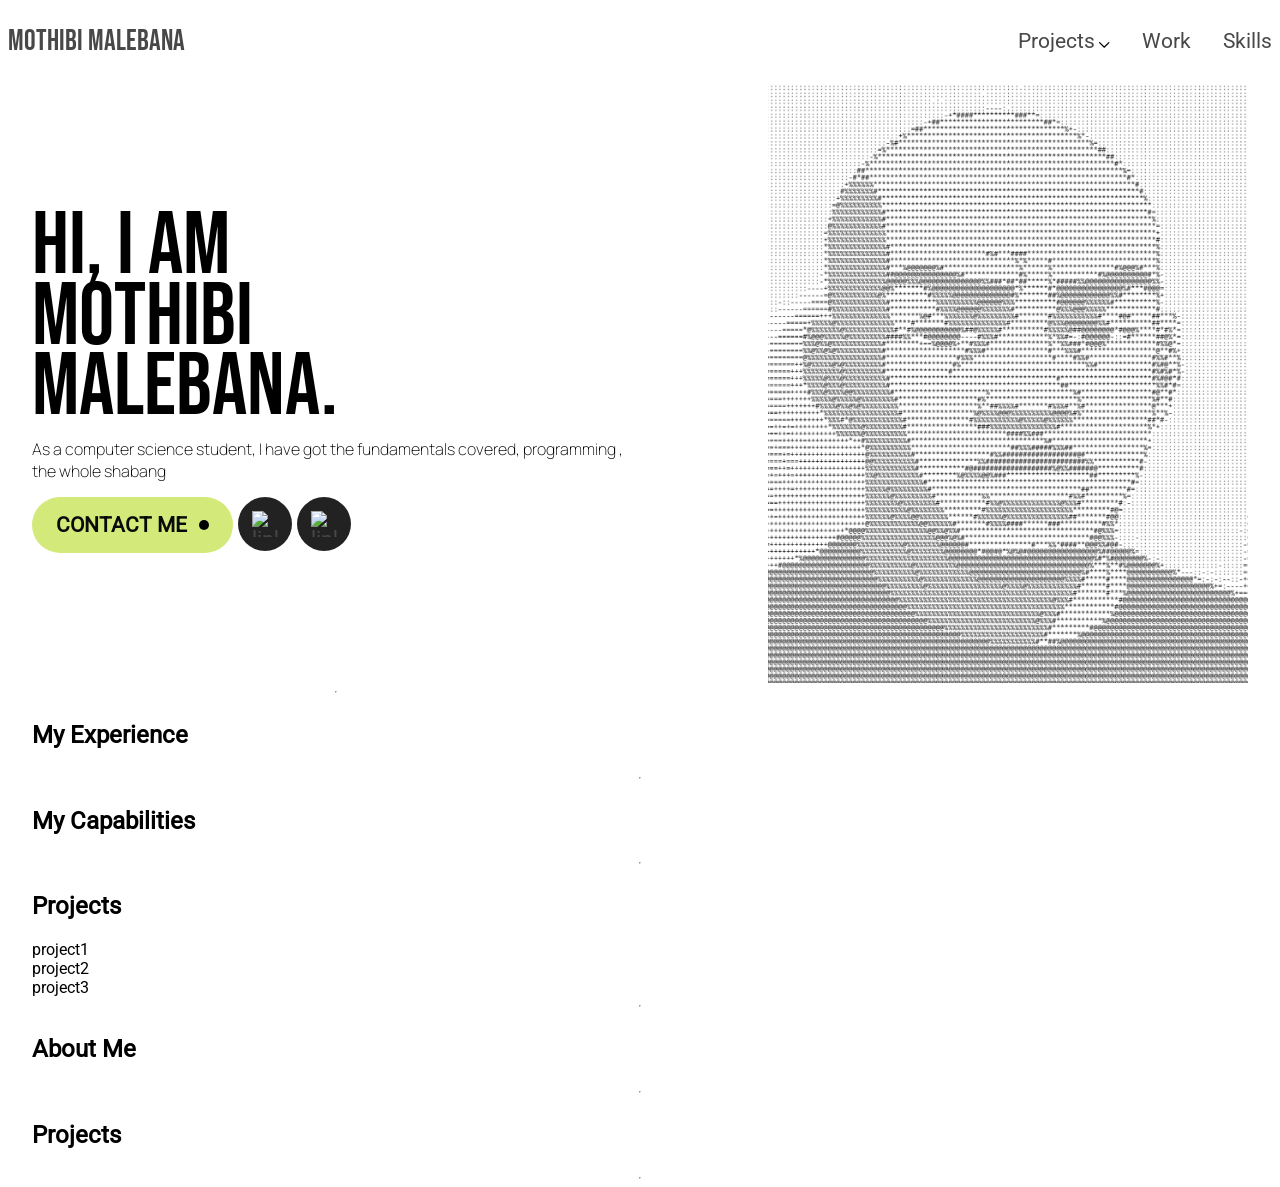
==== index.html @ d83d2026 "Create introduction section" ====
<!DOCTYPE html>
<html lang="en">
<head>
    <meta charset="UTF-8">
    <meta name="viewport" content="width=device-width, initial-scale=1.0">
    <link rel="stylesheet" href="assets/stylesheets/style.css">
    <!-- Favicons -->
    <link href="/assets/img/favicon-16x16.png" rel="icon">
    <link href="/assets/img/favicon-16x16.png" rel="apple-touch-icon">

    <!-- Title -->
    <title>Mothibi Malebana</title>
</head>
<body>
    <header>
        <nav class="navbar">
            <h1 class="navbar-text">Mothibi Malebana</h1>
            <div class="navbar-buttons">
                <div class="dropdown">
                    <button class="dropbtn">Projects
                        <i class="fa fa-caret-down"></i>
                    </button>
                    <div class="dropdown-content">
                            <a href="#lab-work-planner">lab work planner</a>
                            <a href="#ul-timetable">ul timetable</a>
                            <a href="#distributed-ml">distributed ml</a>
                    </div>
                    <img src="/assets/svg/drop-down.svg" alt="drop down icon">
                </div>
                <button class="navbutton"><a href="#work" class="navlink">Work</a></button>
                <button class="navbutton"><a href="#skills" class="navlink">Skills</a></button>
            </div>
        </nav>

    </header>
    <div class="container">
        <!-- Introduction -->
        <div class="introduction sub-section">
            <div class="left">
                <h1 class="welcome">HI, I AM MOTHIBI MALEBANA.</h1>
                <p class="intro-text">As a computer science student, I have got the fundamentals covered, programming , the whole shabang </p>
                <div class="socials-buttons">
                    <button class="contact btn-pill"><p>Contact Me</p> <img src="/assets/svg/dot.svg" width="10" height="10" alt=""></button>
                    <button class="linkedin"><img src="assets\img\bxl-linkedin.svg.png" width="26" height="26" alt="linkedin icon"></button>
                    <button class="linkedin"><img  src="assets\img\bxl-github.svg.png" width="26" height="26" alt="linkedin icon"><a href=""></a></button>
                </div>
            </div>
            <img src="assets/img/image.png" alt="A Lion" width="480" height="600">
            <hr>
        </div>

        <!-- My Experience -->
        <section id="work sub-section">
            <div class="left">
                <h1>My Experience</h1>
            </div>
            <div class="right"></div>
        </section>
        <hr>

        <!-- My Capabilities -->
        <section id="skills sub-section">
            <h1>My Capabilities</h1>
        </section>
        <hr>

        <!-- Projects -->
        <section id="projects sub-section">
            <h1>Projects</h1>
            <div id="lab-work-planner" class="project">project1</div>
            <div id="ul-timetable" class="project">project2</div>
            <div id="distributed-ml" class="project">project3</div>
        </section>
        <hr>

        <!-- About Me -->
        <section id="about-me sub-section">
            <h1>About Me</h1>
        </section>
        <hr>

        <!-- Lets Connect -->
        <section id="connect sub-section">
            <h1>Projects</h1>
        </section>
        <hr>

    </div>
</body>
</html>
---- assets/stylesheets/style.css ----
/* font face for locally hosted fonts */
@font-face {
    font-family: 'Roboto-Italics';
    src: url('/assets/fonts/Roboto-Italic.woff2') format('woff2'),
        url('/assets/fonts/Roboto-Italic.woff') format('woff'),
        url('/assets/fonts/Roboto-Italic.ttf') format('truetype');
    font-weight: normal;
    font-style: italic;
    font-display: swap;
}

@font-face {
    font-family: 'Roboto';
    src: url('/assets/fonts/Roboto-Regular.woff2') format('woff2'),
        url('/assets/fonts/Roboto-Regular.woff') format('woff'),
        url('/assets/fonts/Roboto-Regular.ttf') format('truetype');
    font-weight: normal;
    font-style: normal;
    font-display: swap;
}

@font-face {
    font-family: 'Bebas Neue';
    src: url('/assets/fonts/BebasNeue-Regular.woff2') format('woff2'),
        url('/assets/fonts/BebasNeue-Regular.woff') format('woff'),
        url('/assets/fonts/BebasNeue-Regular.ttf') format('truetype');
    font-weight: normal;
    font-style: normal;
    font-display: swap;
}
@font-face {
    font-family: 'Manrope';
    src: url('/assets/fonts/Manrope-ExtraLight.woff2') format('woff2'),
        url('/assets/fonts/Manrope-ExtraLight.woff') format('woff');
    font-weight: 200;
    font-style: normal;
    font-display: swap;
}


:root {
    /* css color variables */
    --color-primary: #D3E97A;
    --color-header-black: #0A0A0A;
    --color-sub-header-black: #484848;
    --color-background-white: #ffff;

    /* css font variables */
    --head-font-size: calc(2rem + 5vw);

    --p-font-size: calc(2rem+5vw);

    box-sizing: border-box;

    font-family: 'Roboto';
    background-color: var(--color-background-white);
}
header{
    width: 100%;
}
button {
    all: unset;
    background-color: var(--color-background-white);
    border-color: var(--color-background-white);
    outline-color: var(--color-background-white);
    color: var(--color-sub-header-black);
    font-size: calc(0.5rem + 1vw);
}
a {
    all: unset;
    color: var(--color-sub-header-black);
    cursor: pointer;
}
select {
    border: none;
    background-color: var(--color-background-white);
    text-align: center;
    cursor: pointer;
    color: var(--color-sub-header-black);
    font-size: calc(0.5rem + 1vw);
}
body {
    display: flex;
    flex-direction: column;
    align-items: center;
    margin: 0;
}
img {
    background-size: contain;
    object-fit: cover;
    background-position: center
}

h1.welcome {
    font-family: 'Bebas Neue';
    font-size: calc(1.5rem + 5vw);
    line-height: 80%;
    font-weight: 500;
    max-width: 255px;
    max-height: 220px;
    margin: 0;
}
p.intro-text {
    font-family: 'Manrope';
    margin: 15px 0;


}
.container {
    display: grid;
    width: 95%;
    grid-template-columns: 1fr;
}
.sub-section {
    display: grid;
    grid-template-columns: 1fr 1fr;
    justify-items: end;
    align-items: center;
}
.navbar {
    display: flex;
    position: relative;
    overflow: hidden;
    justify-content: space-between;
    justify-items: center;
    align-items: center;
    margin: 0 0.5rem;
}
.navbar-text {
    font-family: 'Bebas Neue';
    font-size: calc(1rem + 1vw);
    font-weight: 300;
    color: var(--color-sub-header-black);
}
.navbar-buttons{
    display: flex;
    gap: 2rem;
}
.dropdown {
    grid-template-columns: 1fr 20px;
    float: left;
    overflow: hidden;
    margin: 0;
    margin: 0 auto;
    overflow: hidden;
    gap: 5px;
    color: var(--color-sub-header-black);
    cursor: pointer;
}
.dropdown-content {
    display: none;
    position: absolute;
    min-width: 10rem;
    z-index: 1;
    color: var(--color-header-black);
}
.dropdown:hover .dropdown-content{
    display: block;
}
.btn-pill {
    display: flex;
    align-items: center;
    font-weight: 700;
    text-transform: uppercase;
    gap: 12px;
    border-radius: 100px;
    padding: 16px 24px;
    color: var(--color-header-black);
    background-color: var(--color-primary);
}
.btn-pill p {
    all: unset
}
.socials-buttons {
    display: flex;
    gap: 5px;
    flex-wrap: wrap;
}
button.linkedin {
    display: flex;
    justify-content: center;
    align-items: center;
    width: 54px;
    height: 54px;
    border-radius: 100%;
    background-color: #222;
}
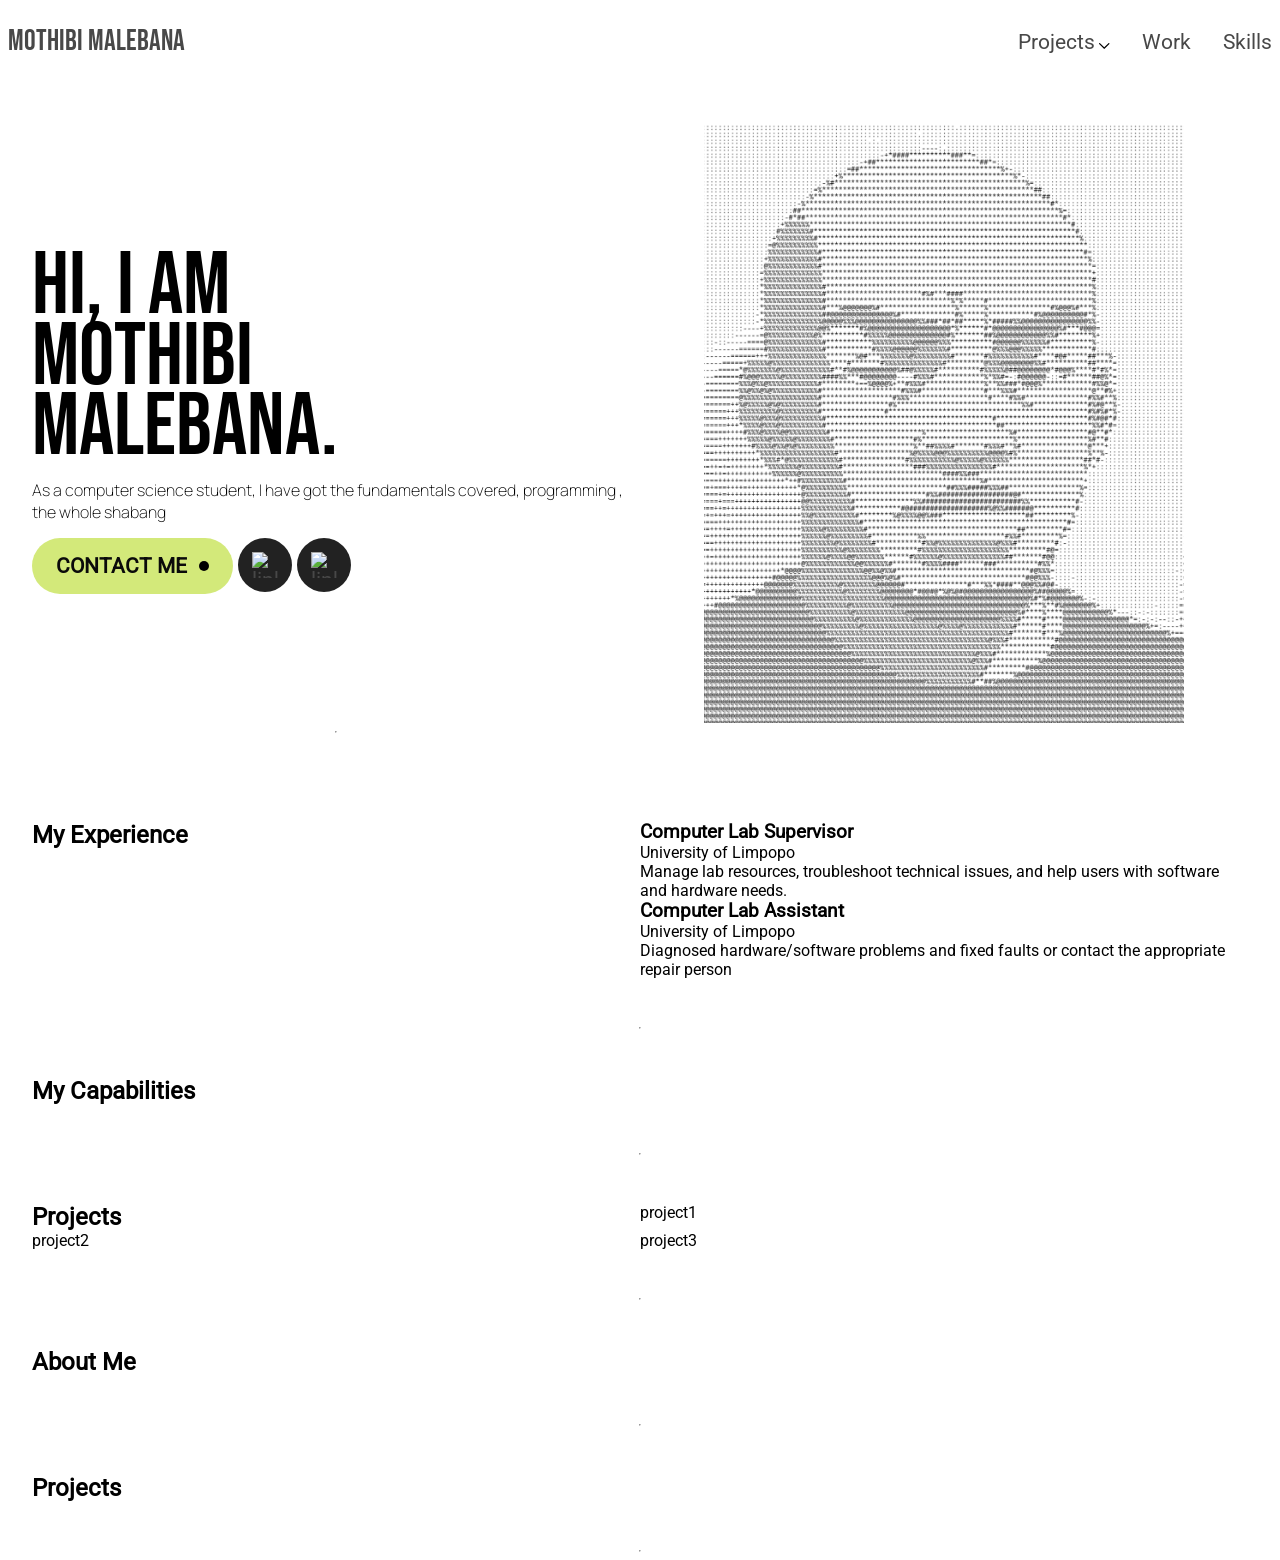
==== commit ac3576fc: "Create styling for #work, #skills, #projects, #about-me, #connect" ====
--- a/index.html
+++ b/index.html
@@ -50,22 +50,32 @@
         </div>
 
         <!-- My Experience -->
-        <section id="work sub-section">
+        <section id="work" class="sub-section">
             <div class="left">
                 <h1>My Experience</h1>
             </div>
-            <div class="right"></div>
+            <div class="right">
+                <div class="sub-title">
+                    <h3>Computer Lab Supervisor</h3>
+                    <p>University of Limpopo</p>
+                    <p>Manage lab resources, troubleshoot technical issues, and help users with software and hardware needs.</p>
+                </div>
+                <div class="sub-title"></div>
+                <h3>Computer Lab Assistant</h3>
+                <p>University of Limpopo</p>
+                <p>Diagnosed hardware/software problems and fixed faults or contact the appropriate repair person</p>
+            </div>
         </section>
         <hr>
 
         <!-- My Capabilities -->
-        <section id="skills sub-section">
+        <section id="skills" class="sub-section">
             <h1>My Capabilities</h1>
         </section>
         <hr>
 
         <!-- Projects -->
-        <section id="projects sub-section">
+        <section id="projects" class="sub-section">
             <h1>Projects</h1>
             <div id="lab-work-planner" class="project">project1</div>
             <div id="ul-timetable" class="project">project2</div>
@@ -74,13 +84,13 @@
         <hr>
 
         <!-- About Me -->
-        <section id="about-me sub-section">
+        <section id="about-me" class="sub-section">
             <h1>About Me</h1>
         </section>
         <hr>
 
         <!-- Lets Connect -->
-        <section id="connect sub-section">
+        <section id="connect" class="sub-section">
             <h1>Projects</h1>
         </section>
         <hr>
--- a/assets/stylesheets/style.css
+++ b/assets/stylesheets/style.css
@@ -66,6 +66,9 @@
     color: var(--color-sub-header-black);
     font-size: calc(0.5rem + 1vw);
 }
+h1, h2, h3, h4, h5, h6,p {
+    margin: 0;
+}
 a {
     all: unset;
     color: var(--color-sub-header-black);
@@ -89,6 +92,10 @@
     background-size: contain;
     object-fit: cover;
     background-position: center
+}
+#work, #skills, #projects, #about-me, #connect{
+    align-items: start;
+    justify-items: start;
 }
 
 h1.welcome {
@@ -114,8 +121,9 @@
 .sub-section {
     display: grid;
     grid-template-columns: 1fr 1fr;
-    justify-items: end;
+    justify-items: center;
     align-items: center;
+    padding: 40px 0;
 }
 .navbar {
     display: flex;
@@ -125,6 +133,7 @@
     justify-items: center;
     align-items: center;
     margin: 0 0.5rem;
+    padding: 24px 0px;
 }
 .navbar-text {
     font-family: 'Bebas Neue';
@@ -185,3 +194,4 @@
     border-radius: 100%;
     background-color: #222;
 }
+
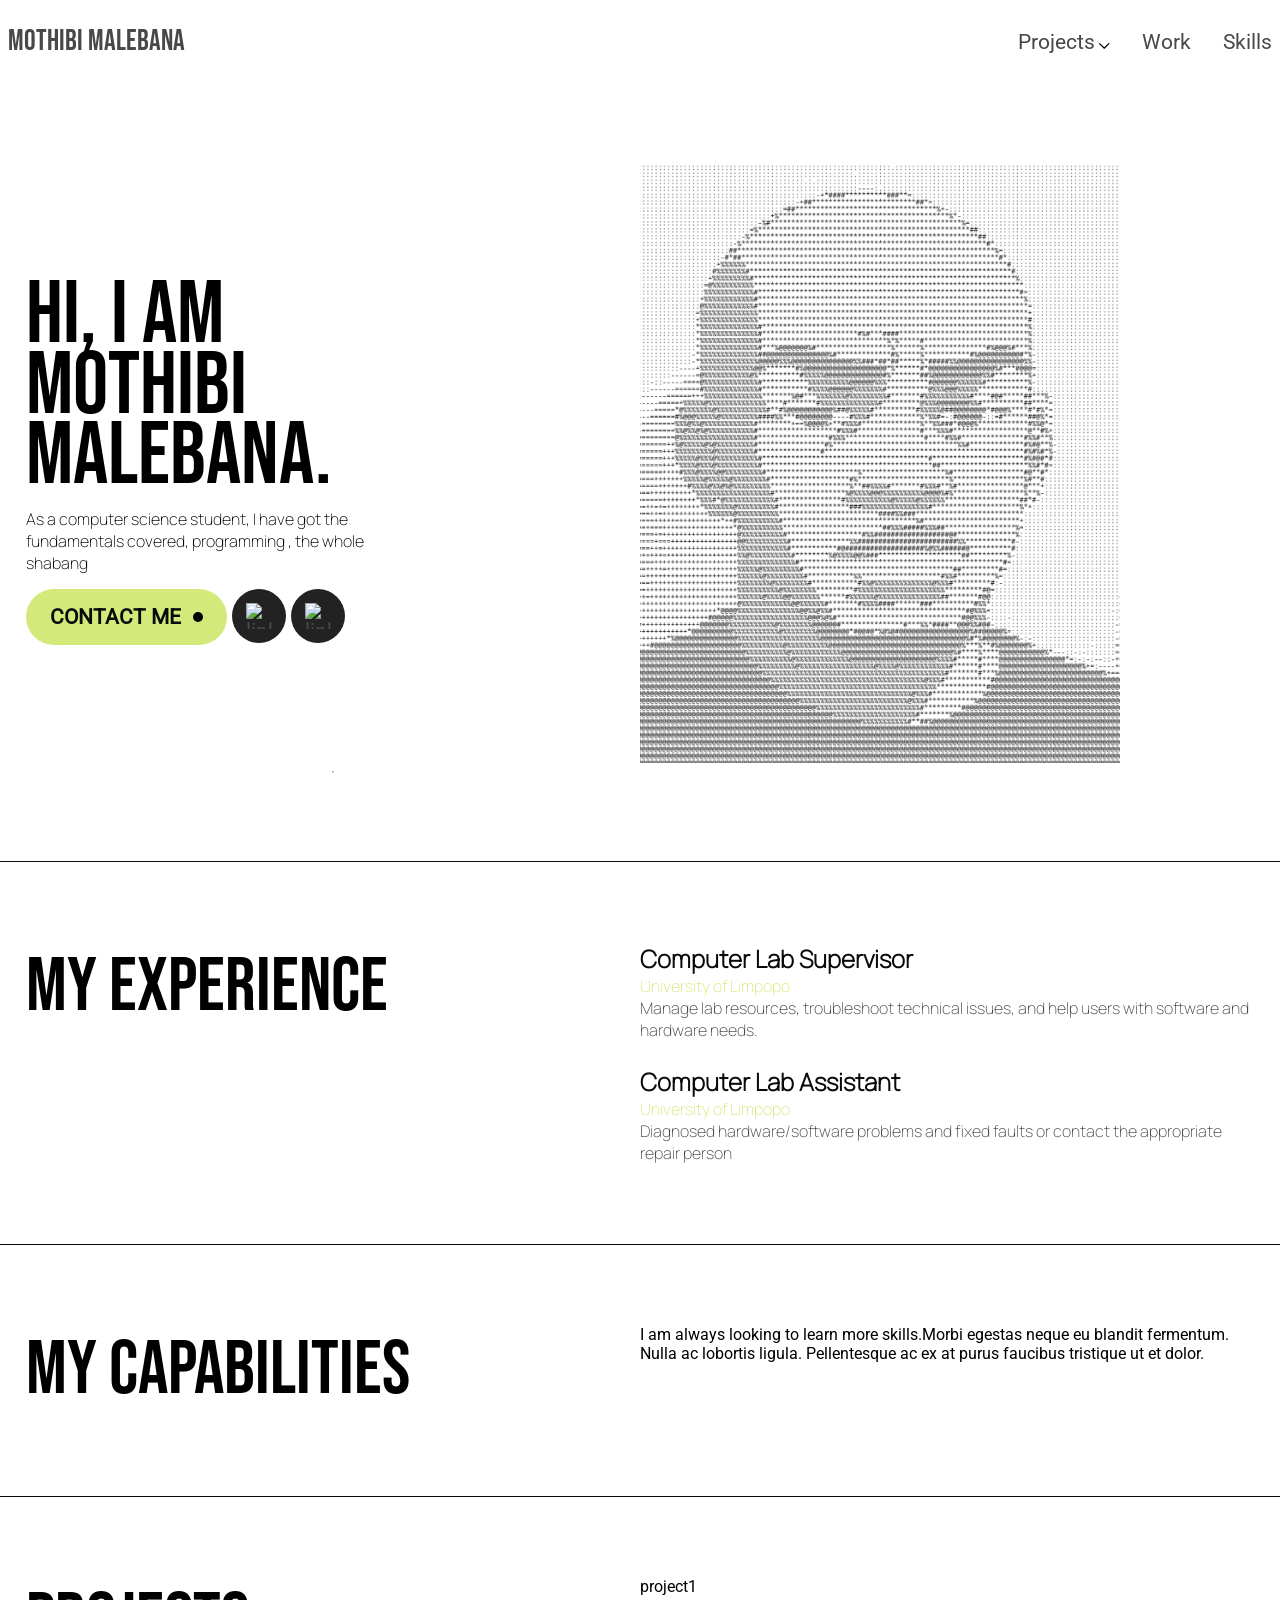
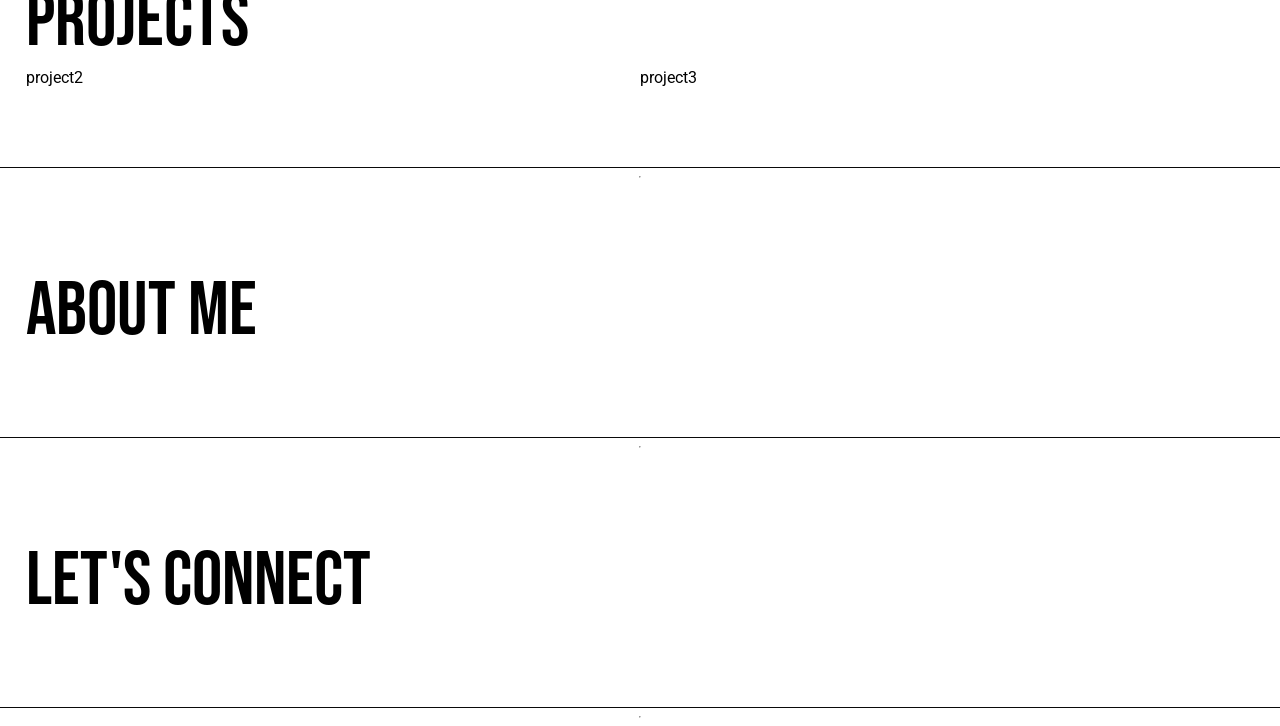
==== commit 82cb225e: "Add changes such as padding between sections and border bottom for each" ====
--- a/index.html
+++ b/index.html
@@ -35,7 +35,7 @@
     </header>
     <div class="container">
         <!-- Introduction -->
-        <div class="introduction sub-section">
+        <section class="introduction sub-section">
             <div class="left">
                 <h1 class="welcome">HI, I AM MOTHIBI MALEBANA.</h1>
                 <p class="intro-text">As a computer science student, I have got the fundamentals covered, programming , the whole shabang </p>
@@ -47,36 +47,38 @@
             </div>
             <img src="assets/img/image.png" alt="A Lion" width="480" height="600">
             <hr>
-        </div>
+        </section>
 
         <!-- My Experience -->
         <section id="work" class="sub-section">
             <div class="left">
-                <h1>My Experience</h1>
+                <h1 class="section-header">My Experience</h1>
             </div>
-            <div class="right">
+            <div class="job-right">
                 <div class="sub-title">
-                    <h3>Computer Lab Supervisor</h3>
+                    <h3 class="job-title">Computer Lab Supervisor</h3>
                     <p>University of Limpopo</p>
-                    <p>Manage lab resources, troubleshoot technical issues, and help users with software and hardware needs.</p>
+                    <p class="job-descr">Manage lab resources, troubleshoot technical issues, and help users with software and hardware needs.</p>
                 </div>
-                <div class="sub-title"></div>
-                <h3>Computer Lab Assistant</h3>
-                <p>University of Limpopo</p>
-                <p>Diagnosed hardware/software problems and fixed faults or contact the appropriate repair person</p>
+                <div class="sub-title">
+                    <h3 class="job-title">Computer Lab Assistant</h3>
+                    <p>University of Limpopo</p>
+                    <p class="job-descr">Diagnosed hardware/software problems and fixed faults or contact the appropriate repair person</p>
+                </div>
             </div>
         </section>
-        <hr>
-
         <!-- My Capabilities -->
         <section id="skills" class="sub-section">
-            <h1>My Capabilities</h1>
+            <h1 class="section-header">My Capabilities</h1>
+            <div class="right">
+                <p class="job-descr">I am always looking to learn more skills.Morbi egestas neque eu blandit fermentum. Nulla ac lobortis ligula. Pellentesque ac ex at purus faucibus tristique ut et dolor.</p>
+
+            </div>
         </section>
-        <hr>
 
         <!-- Projects -->
         <section id="projects" class="sub-section">
-            <h1>Projects</h1>
+            <h1 class="section-header">Projects</h1>
             <div id="lab-work-planner" class="project">project1</div>
             <div id="ul-timetable" class="project">project2</div>
             <div id="distributed-ml" class="project">project3</div>
@@ -85,13 +87,13 @@
 
         <!-- About Me -->
         <section id="about-me" class="sub-section">
-            <h1>About Me</h1>
+            <h1 class="section-header">About Me</h1>
         </section>
         <hr>
 
         <!-- Lets Connect -->
         <section id="connect" class="sub-section">
-            <h1>Projects</h1>
+            <h1 class="section-header">Let's Connect</h1>
         </section>
         <hr>
 
--- a/assets/stylesheets/style.css
+++ b/assets/stylesheets/style.css
@@ -103,27 +103,26 @@
     font-size: calc(1.5rem + 5vw);
     line-height: 80%;
     font-weight: 500;
-    max-width: 255px;
-    max-height: 220px;
+    max-width: 355px;
     margin: 0;
 }
 p.intro-text {
     font-family: 'Manrope';
+    max-width: 355px;
     margin: 15px 0;
-
-
-}
+}
+
 .container {
     display: grid;
-    width: 95%;
     grid-template-columns: 1fr;
 }
 .sub-section {
     display: grid;
     grid-template-columns: 1fr 1fr;
-    justify-items: center;
-    align-items: center;
-    padding: 40px 0;
+    justify-items: start;
+    align-items: center;
+    padding: 5rem 2%;
+    border-bottom: #0A0A0A 0.1rem solid;
 }
 .navbar {
     display: flex;
@@ -180,6 +179,33 @@
 .btn-pill p {
     all: unset
 }
+.sub-title > p:nth-child(2) {
+    color: #D3E97A;
+}
+.sub-title > p:nth-child(3) {
+    color: #484848;
+}
+.sub-title > h3 {
+    color: #0A0A0A;
+}
+.section-header{
+    font-family: 'Bebas Neue';
+    font-weight: 500;
+    font-size: 4.75rem;
+}
+h3.job-title {
+    font-family: 'Manrope';
+    font-weight: 700;
+    font-size: 1.5rem;   
+}
+
+.job-right{
+    display: flex;
+    flex-direction: column;
+    gap: 1.5rem;
+
+    font-family: 'Manrope';
+}
 .socials-buttons {
     display: flex;
     gap: 5px;
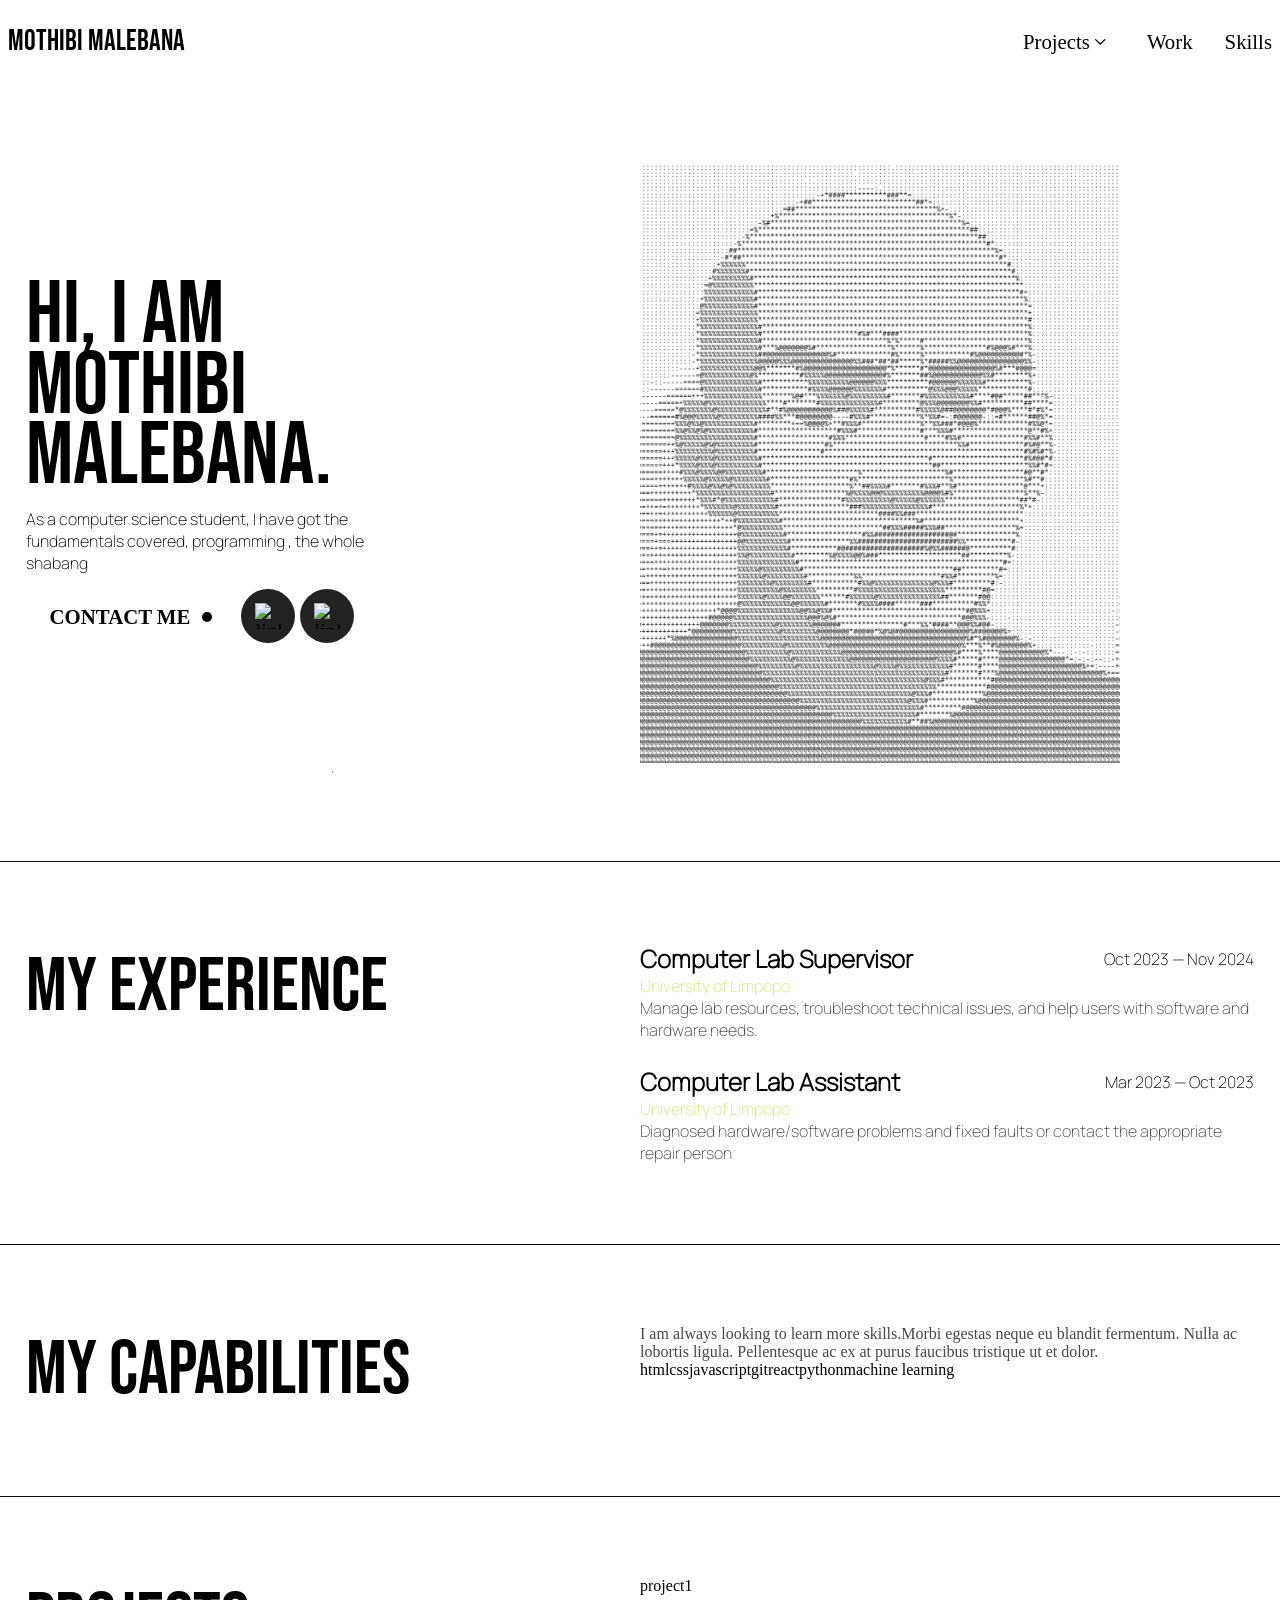
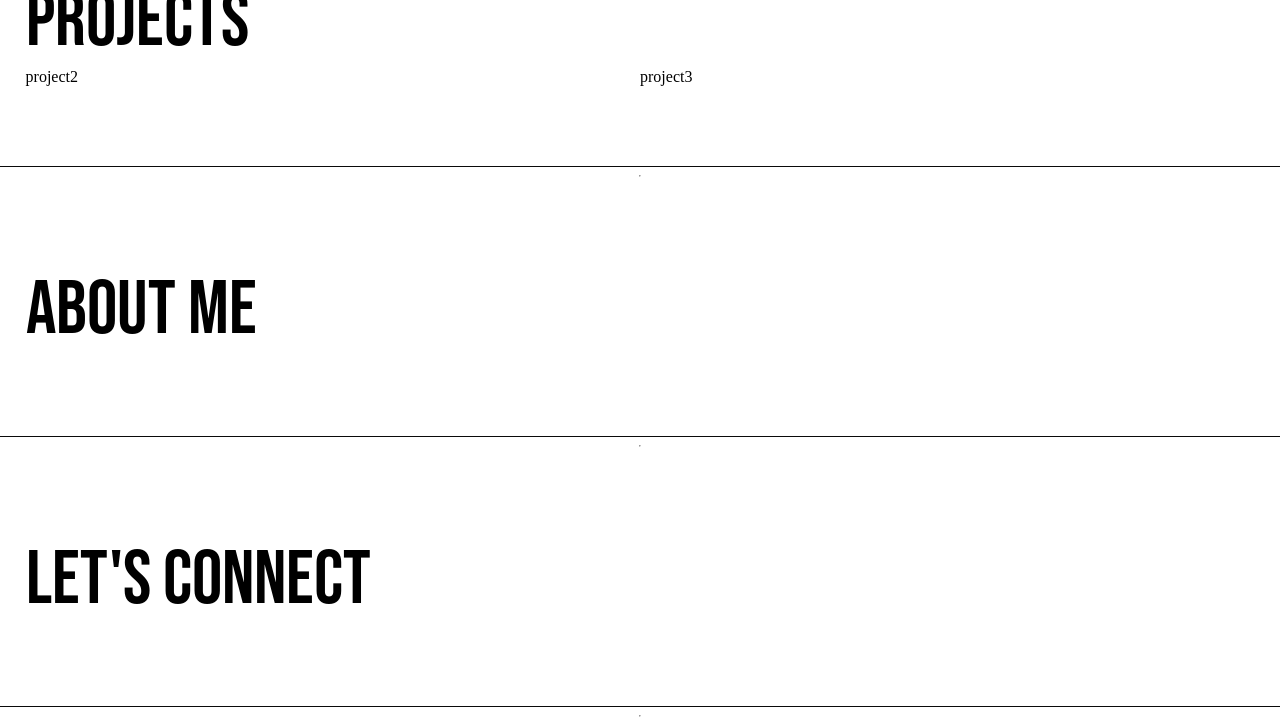
==== commit 2c9cac0a: "Add dates to my experience section" ====
--- a/index.html
+++ b/index.html
@@ -28,7 +28,7 @@
                     <img src="/assets/svg/drop-down.svg" alt="drop down icon">
                 </div>
                 <button class="navbutton"><a href="#work" class="navlink">Work</a></button>
-                <button class="navbutton"><a href="#skills" class="navlink">Skills</a></button>
+                <button class="navbutton"><a hrefgithub="#skills" class="navlink">Skills</a></button>
             </div>
         </nav>
 
@@ -56,13 +56,18 @@
             </div>
             <div class="job-right">
                 <div class="sub-title">
-                    <h3 class="job-title">Computer Lab Supervisor</h3>
+                    <div class="h-align">
+                        <h3 class="job-title">Computer Lab Supervisor</h3>
+                        <p>Oct 2023 — Nov 2024</p>
+                    </div>
                     <p>University of Limpopo</p>
                     <p class="job-descr">Manage lab resources, troubleshoot technical issues, and help users with software and hardware needs.</p>
                 </div>
                 <div class="sub-title">
-                    <h3 class="job-title">Computer Lab Assistant</h3>
-                    <p>University of Limpopo</p>
+                    <div class="h-align">
+                        <h3 class="job-title">Computer Lab Assistant</h3>
+                        <p>Mar 2023 — Oct 2023 </p>
+                    </div>                    <p>University of Limpopo</p>
                     <p class="job-descr">Diagnosed hardware/software problems and fixed faults or contact the appropriate repair person</p>
                 </div>
             </div>
@@ -70,9 +75,17 @@
         <!-- My Capabilities -->
         <section id="skills" class="sub-section">
             <h1 class="section-header">My Capabilities</h1>
-            <div class="right">
+            <div class="right">    
                 <p class="job-descr">I am always looking to learn more skills.Morbi egestas neque eu blandit fermentum. Nulla ac lobortis ligula. Pellentesque ac ex at purus faucibus tristique ut et dolor.</p>
-
+                <div class="skills">
+                    <p class="skill">html</p>
+                    <p class="skill">css</p>
+                    <p class="skill">javascript</p>
+                    <p class="skill">git</p>
+                    <p class="skill">react</p>
+                    <p class="skill">python</p>
+                    <p class="skill">machine learning</p>
+                </div>
             </div>
         </section>
 
--- a/assets/stylesheets/style.css
+++ b/assets/stylesheets/style.css
@@ -35,7 +35,7 @@
     font-weight: 200;
     font-style: normal;
     font-display: swap;
-}
+}github
 
 
 :root {
@@ -145,6 +145,8 @@
     gap: 2rem;
 }
 .dropdown {
+    display: grid;
+    grid-auto-flow: column;
     grid-template-columns: 1fr 20px;
     float: left;
     overflow: hidden;
@@ -154,6 +156,7 @@
     gap: 5px;
     color: var(--color-sub-header-black);
     cursor: pointer;
+    align-items: center;
 }
 .dropdown-content {
     display: none;
@@ -182,11 +185,19 @@
 .sub-title > p:nth-child(2) {
     color: #D3E97A;
 }
-.sub-title > p:nth-child(3) {
+.job-descr {
     color: #484848;
 }
 .sub-title > h3 {
     color: #0A0A0A;
+}
+.skills {
+    display: flex;
+}
+.h-align {
+    display: flex;
+    align-items: center;
+    justify-content: space-between;
 }
 .section-header{
     font-family: 'Bebas Neue';
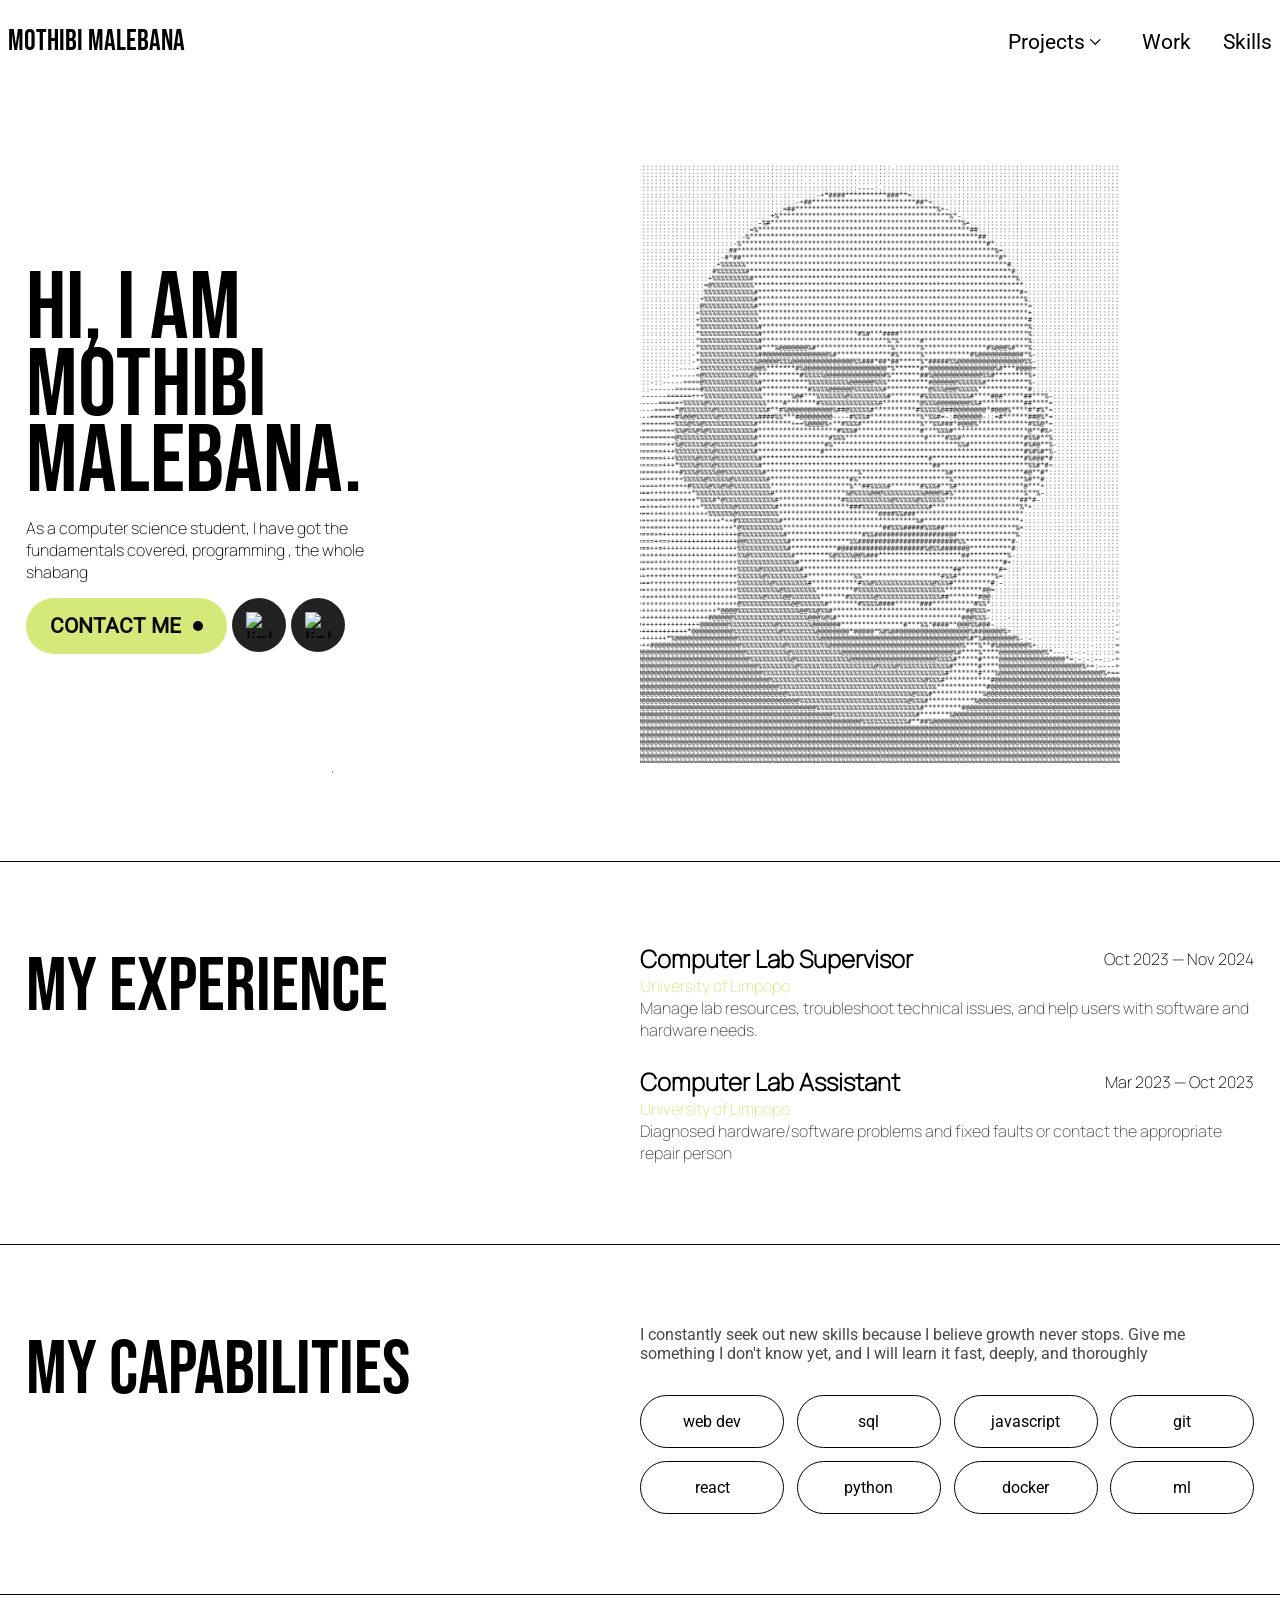
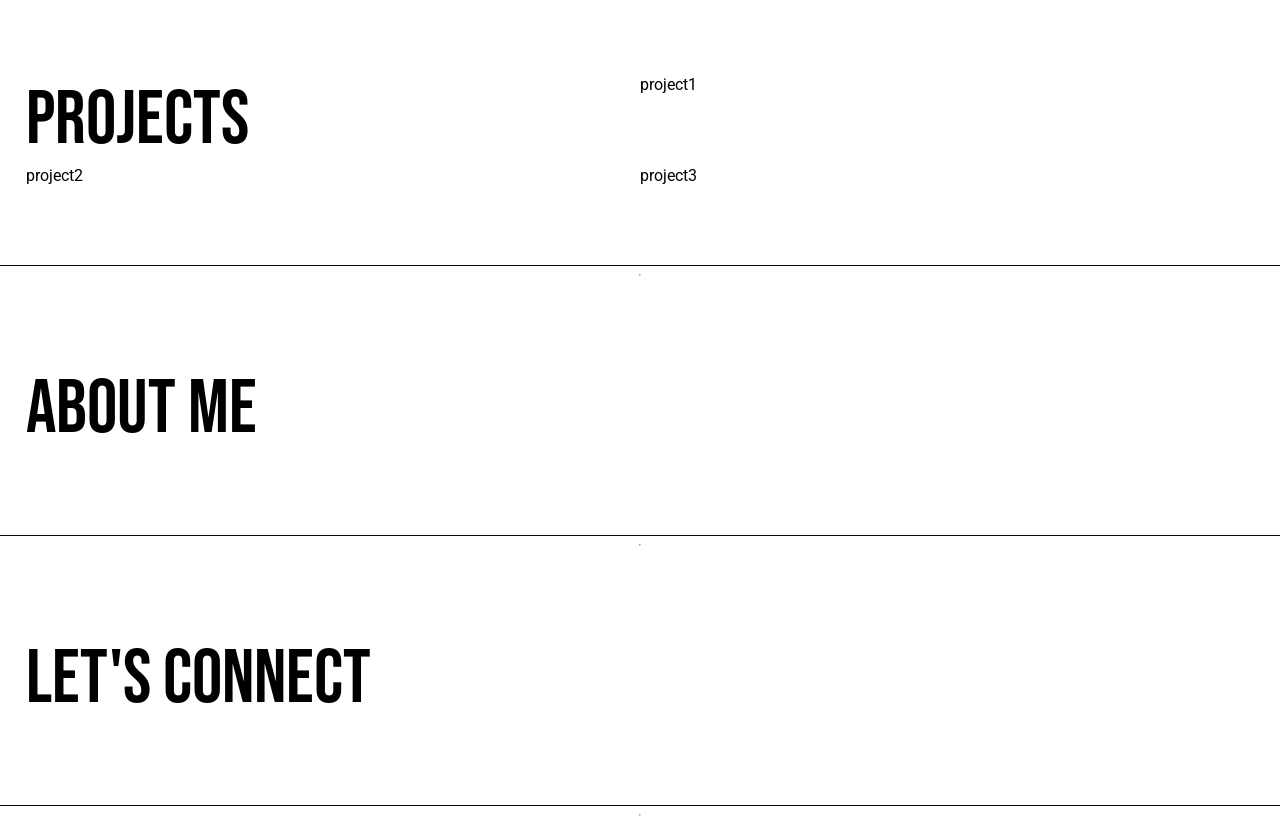
==== commit 6ebb5ef4: "Complete my capabilities section" ====
--- a/index.html
+++ b/index.html
@@ -76,15 +76,18 @@
         <section id="skills" class="sub-section">
             <h1 class="section-header">My Capabilities</h1>
             <div class="right">    
-                <p class="job-descr">I am always looking to learn more skills.Morbi egestas neque eu blandit fermentum. Nulla ac lobortis ligula. Pellentesque ac ex at purus faucibus tristique ut et dolor.</p>
+                <p class="job-descr">
+                        I constantly seek out new skills because I believe growth never stops. Give me something I don't know yet, and I will learn it fast, deeply, and thoroughly 
+                </p>
                 <div class="skills">
-                    <p class="skill">html</p>
-                    <p class="skill">css</p>
+                    <p class="skill">web dev</p>
+                    <p class="skill">sql</p>
                     <p class="skill">javascript</p>
                     <p class="skill">git</p>
                     <p class="skill">react</p>
                     <p class="skill">python</p>
-                    <p class="skill">machine learning</p>
+                    <p class="skill">docker</p>
+                    <p class="skill">ml</p>
                 </div>
             </div>
         </section>
--- a/assets/stylesheets/style.css
+++ b/assets/stylesheets/style.css
@@ -35,26 +35,24 @@
     font-weight: 200;
     font-style: normal;
     font-display: swap;
-}github
-
+}
 
 :root {
-    /* css color variables */
-    --color-primary: #D3E97A;
-    --color-header-black: #0A0A0A;
-    --color-sub-header-black: #484848;
-    --color-background-white: #ffff;
-
-    /* css font variables */
-    --head-font-size: calc(2rem + 5vw);
-
-    --p-font-size: calc(2rem+5vw);
+    --global-color-primary: #D3E97A;
+    --global-color-header-black: #0A0A0A;
+    --global-color-sub-header-black: #484848;
+    --global-color-background-white: #ffff;
+
+    --global-header-font-size: calc(2rem + 5vw);
+
+    --global-p-font-size: calc(1rem+5vw);
 
     box-sizing: border-box;
 
     font-family: 'Roboto';
     background-color: var(--color-background-white);
 }
+
 header{
     width: 100%;
 }
@@ -69,6 +67,12 @@
 h1, h2, h3, h4, h5, h6,p {
     margin: 0;
 }
+h1{
+    font-size: var(--global-header-font-size);
+}
+p{
+    font-size: var(--global-p-font-size);
+}
 a {
     all: unset;
     color: var(--color-sub-header-black);
@@ -100,7 +104,6 @@
 
 h1.welcome {
     font-family: 'Bebas Neue';
-    font-size: calc(1.5rem + 5vw);
     line-height: 80%;
     font-weight: 500;
     max-width: 355px;
@@ -168,6 +171,11 @@
 .dropdown:hover .dropdown-content{
     display: block;
 }
+.h-align {
+    display: flex;
+    align-items: center;
+    justify-content: space-between;
+}
 .btn-pill {
     display: flex;
     align-items: center;
@@ -176,8 +184,8 @@
     gap: 12px;
     border-radius: 100px;
     padding: 16px 24px;
-    color: var(--color-header-black);
-    background-color: var(--color-primary);
+    color: var(--global-color-header-black);
+    background-color: var(--global-color-primary);
 }
 .btn-pill p {
     all: unset
@@ -192,12 +200,20 @@
     color: #0A0A0A;
 }
 .skills {
-    display: flex;
-}
-.h-align {
-    display: flex;
-    align-items: center;
-    justify-content: space-between;
+    display: grid;
+    grid-template-columns: repeat(auto-fit, minmax(8rem, 1fr));
+    gap: 0.8rem;
+    
+}
+.skill {
+    display: flex;
+    padding: 16px 24px;
+    justify-content: center;
+    align-items: center;
+    gap: 1rem;
+
+    border-radius: 6.25rem;
+    border: 1px solid #000;
 }
 .section-header{
     font-family: 'Bebas Neue';
@@ -208,6 +224,11 @@
     font-family: 'Manrope';
     font-weight: 700;
     font-size: 1.5rem;   
+}
+.right {
+    display: flex;
+    flex-direction: column;
+    gap: 2rem;
 }
 
 .job-right{
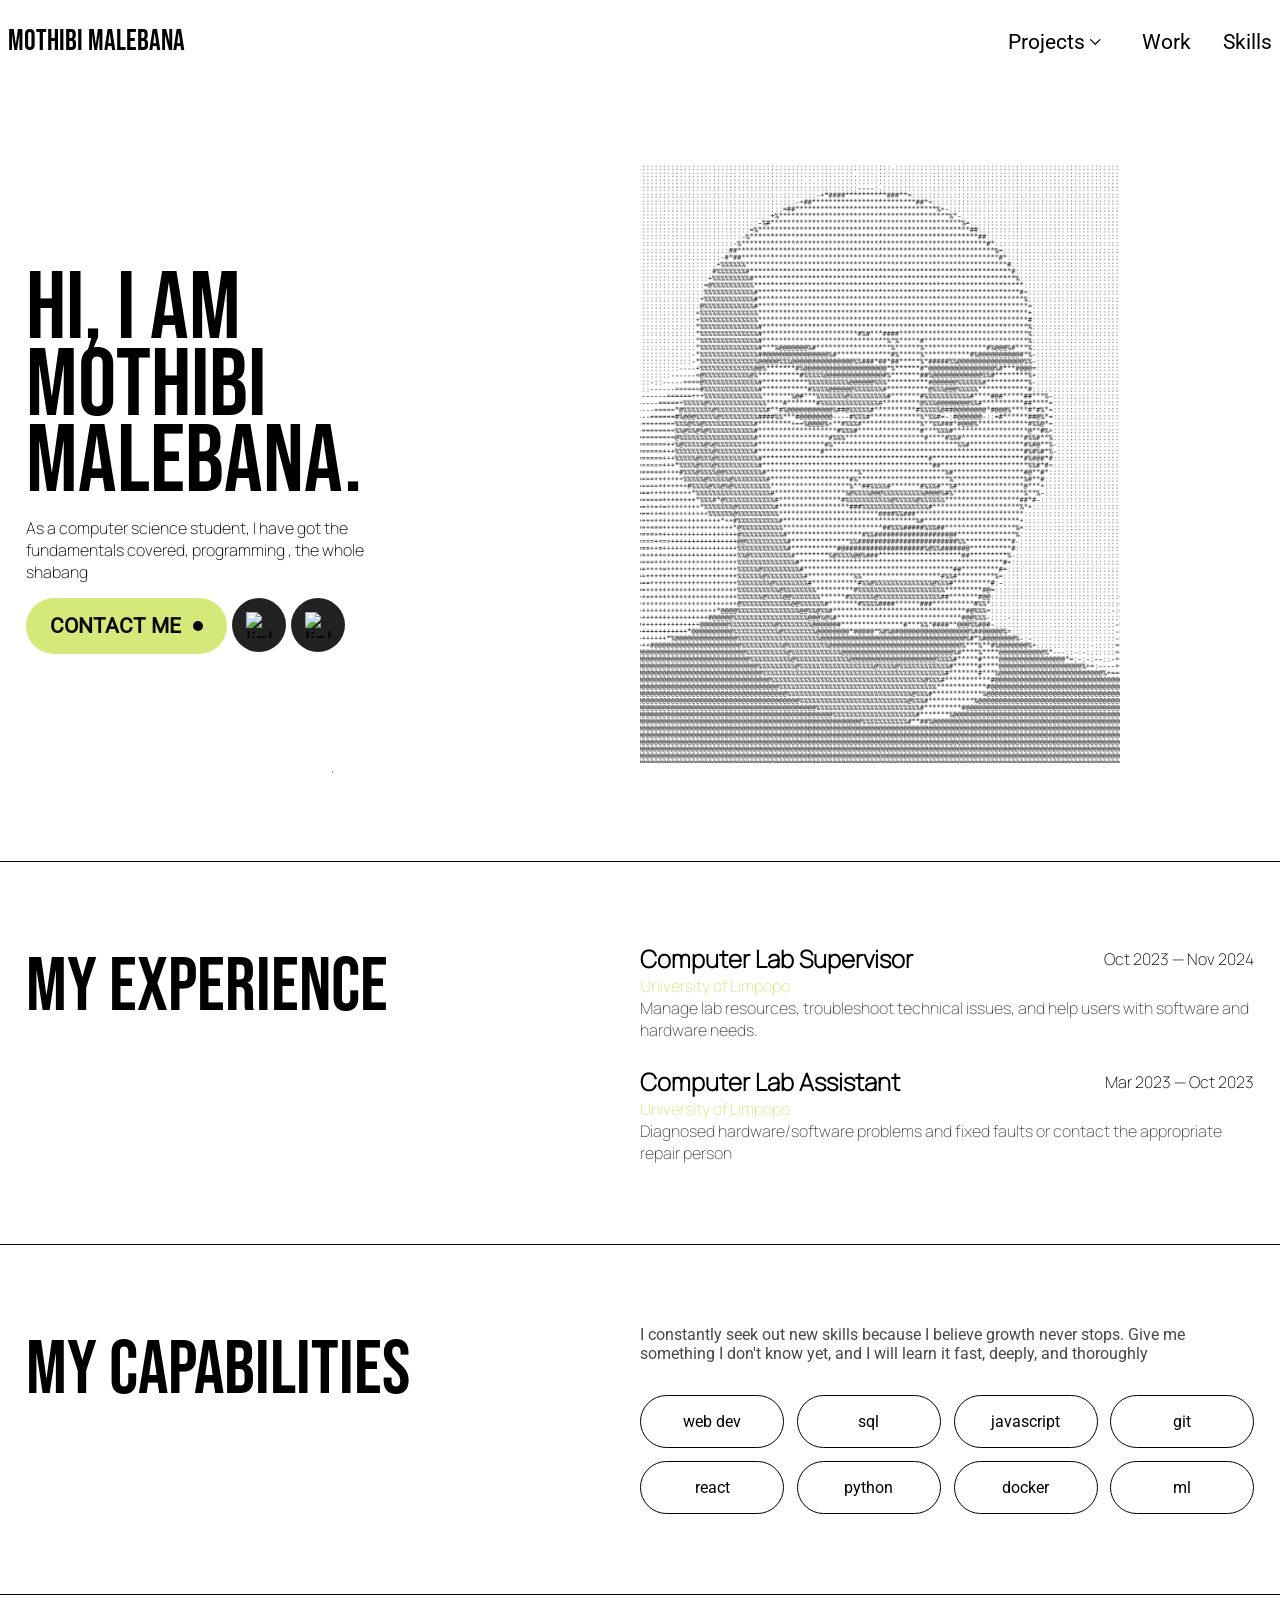
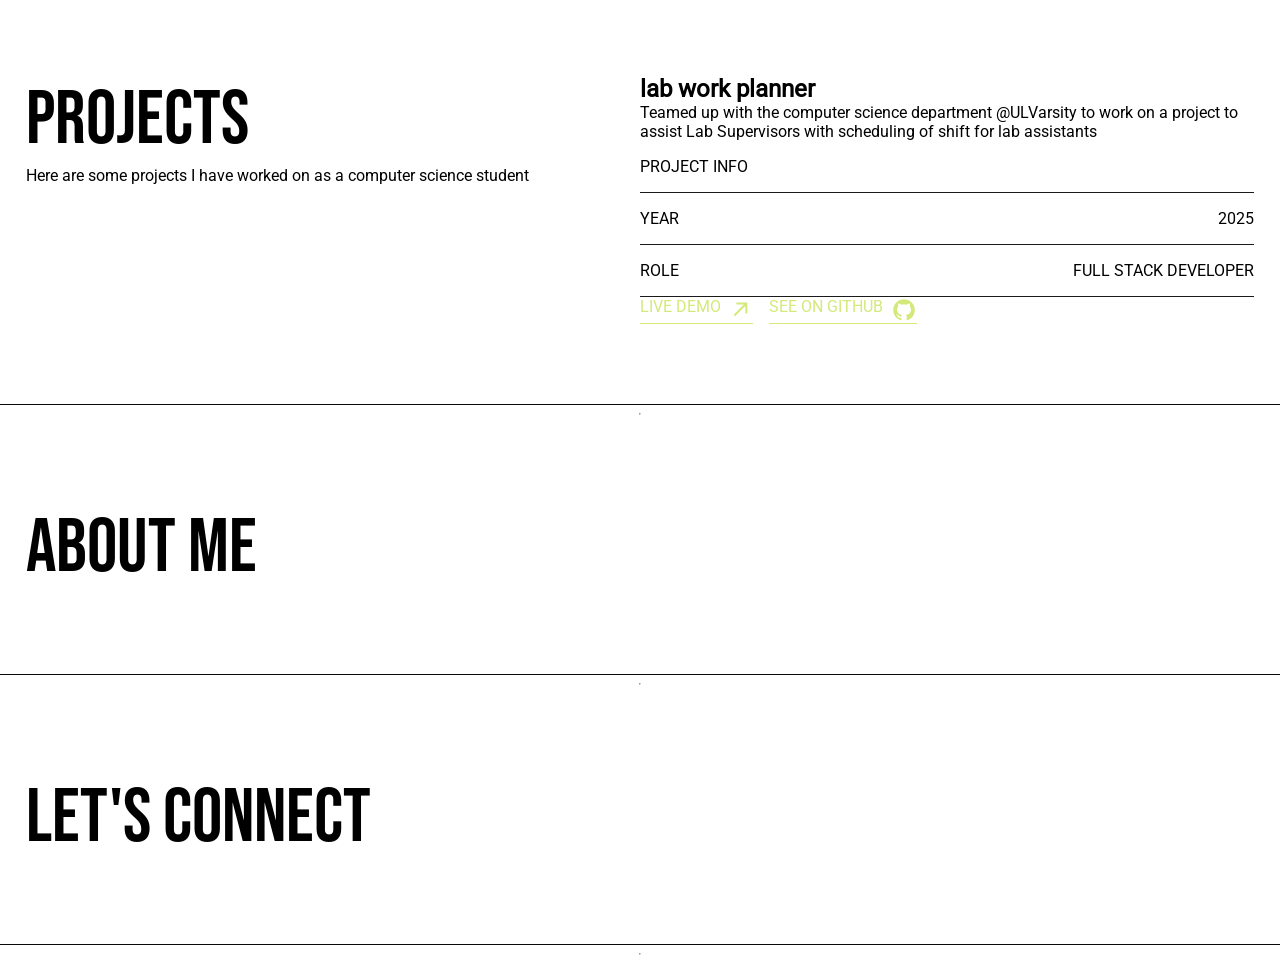
==== commit 699e602b: "Add green links to project section" ====
--- a/index.html
+++ b/index.html
@@ -94,10 +94,39 @@
 
         <!-- Projects -->
         <section id="projects" class="sub-section">
-            <h1 class="section-header">Projects</h1>
-            <div id="lab-work-planner" class="project">project1</div>
-            <div id="ul-timetable" class="project">project2</div>
-            <div id="distributed-ml" class="project">project3</div>
+            <div class="header">
+                <h1 class="section-header">Projects</h1>
+                <p>Here are some projects I have worked on as a computer science student</p>
+            </div>
+            <div class="projects">
+                <div id="lab-work-planner" class="project">
+                    <h2>lab work planner</h2>
+                    <p>Teamed up with the computer science department @ULVarsity to work on a project to assist Lab Supervisors with scheduling of shift for lab assistants</p>
+                    <div class="project-info">
+                        <p class="project-descr">project info</p>
+                        <div class="project-descr">
+                            <p>year</p>
+                            <p>2025</p>
+                        </div>
+                        <div class="project-descr">
+                            <p>role</p>
+                            <p>full stack developer</p>
+                        </div>
+                    </div>
+                    <div class="project-links">
+                        <div class="live-demo">
+                            <p>LIVE DEMO</p>
+                            <img src="./assets/svg/arrow.svg" alt="link to project">
+                        </div>
+                        <div class="github">
+                            <p>SEE ON GITHUB</p>
+                            <img src="./assets/svg/bxl-github.svg.svg" alt="">
+                        </div>
+                    </div>
+
+                </div>
+            </div>
+
         </section>
         <hr>
 
--- a/assets/stylesheets/style.css
+++ b/assets/stylesheets/style.css
@@ -205,6 +205,24 @@
     gap: 0.8rem;
     
 }
+.project-descr {
+    display: flex;
+    justify-content: space-between;
+    border-bottom: 1px solid #1A1A1A;
+    padding: 1rem 0;
+    text-transform:uppercase
+}
+.live-demo, .github {
+    display: grid;
+    grid-template-columns: 1fr auto;
+    gap: 0.5rem;
+    border-bottom: 1px var(--global-color-primary) solid;
+}
+.project-links {
+    display: flex;
+    gap: 1rem;
+    color: var(--global-color-primary);
+}
 .skill {
     display: flex;
     padding: 16px 24px;
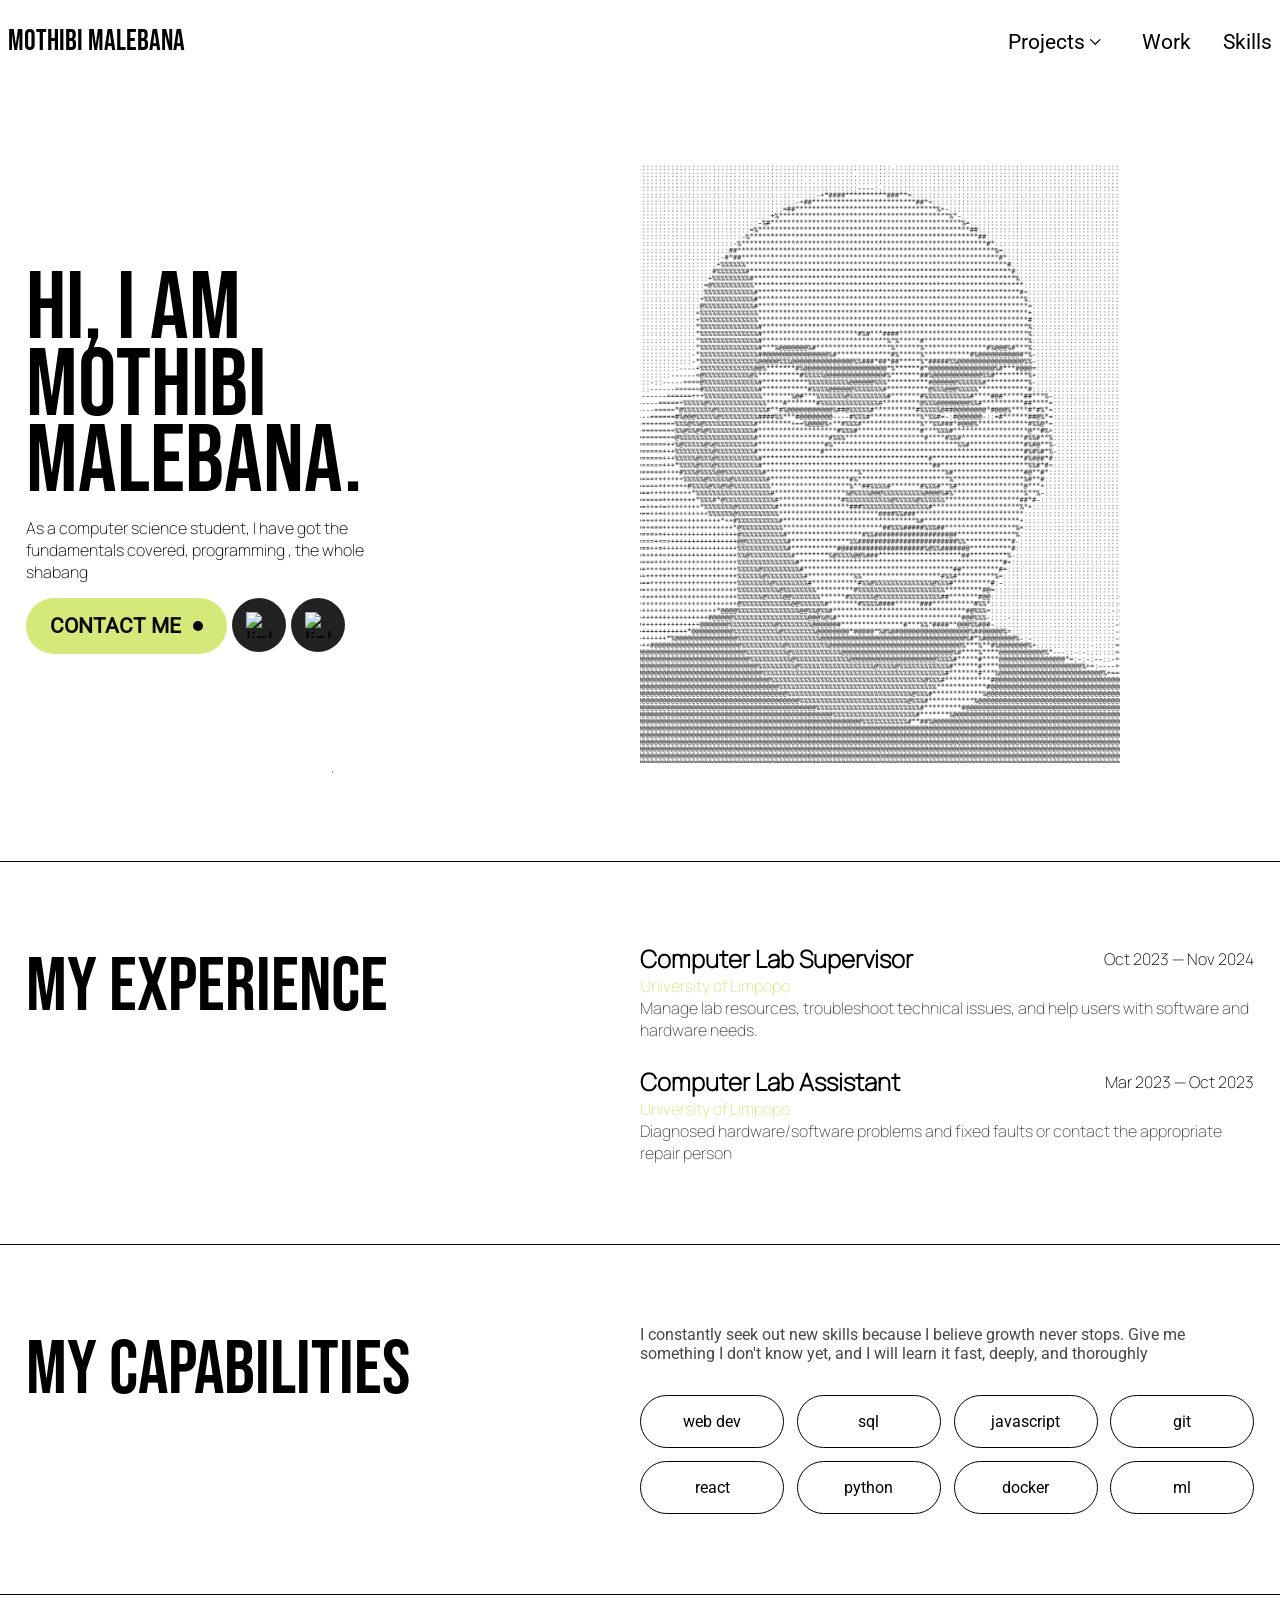
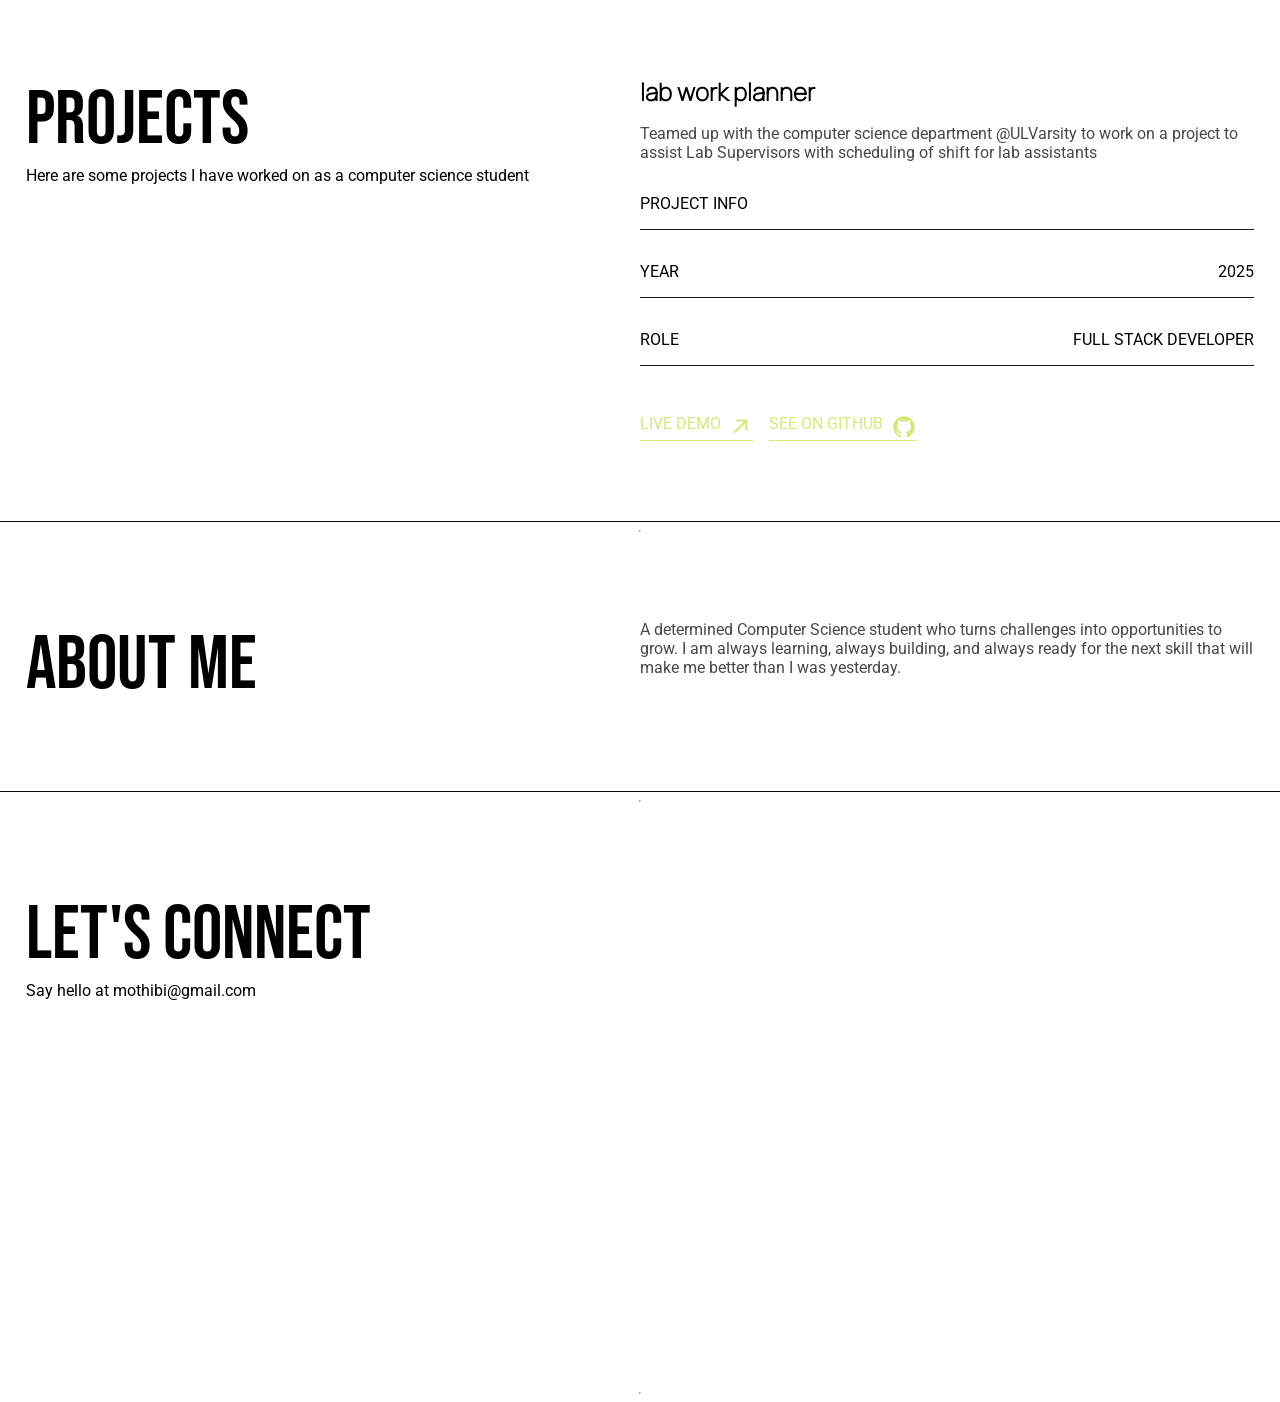
==== commit 8a26fd62: "Complete desktop design" ====
--- a/index.html
+++ b/index.html
@@ -100,8 +100,8 @@
             </div>
             <div class="projects">
                 <div id="lab-work-planner" class="project">
-                    <h2>lab work planner</h2>
-                    <p>Teamed up with the computer science department @ULVarsity to work on a project to assist Lab Supervisors with scheduling of shift for lab assistants</p>
+                    <h2 class="project-header">lab work planner</h2>
+                    <p class="project-text">Teamed up with the computer science department @ULVarsity to work on a project to assist Lab Supervisors with scheduling of shift for lab assistants</p>
                     <div class="project-info">
                         <p class="project-descr">project info</p>
                         <div class="project-descr">
@@ -123,7 +123,6 @@
                             <img src="./assets/svg/bxl-github.svg.svg" alt="">
                         </div>
                     </div>
-
                 </div>
             </div>
 
@@ -133,12 +132,30 @@
         <!-- About Me -->
         <section id="about-me" class="sub-section">
             <h1 class="section-header">About Me</h1>
+            <p class="job-descr">
+                A determined Computer Science student who turns challenges into opportunities to grow. I am always learning, always building, and always ready for the next skill that will make me better than I was yesterday.</p>
         </section>
         <hr>
 
         <!-- Lets Connect -->
         <section id="connect" class="sub-section">
-            <h1 class="section-header">Let's Connect</h1>
+            <div class="left">
+                <h1 class="section-header">Let's Connect</h1>
+                <p>Say hello at mothibi@gmail.com</p>
+                <div class="links">
+
+                </div>
+            </div>
+            <div class="map">
+                <iframe 
+                width="100%" 
+                height="410px" 
+                frameborder="0" 
+                style="border:0" 
+                src="https://www.google.com/maps/embed/v1/place?key=AIzaSyB2NIWI3Tv9iDPrlnowr_0ZqZWoAQydKJU&q=university%20of%20limpopo&maptype=roadmap" 
+                allowfullscreen>
+            </iframe>            
+            </div>
         </section>
         <hr>
 
--- a/assets/stylesheets/style.css
+++ b/assets/stylesheets/style.css
@@ -100,6 +100,10 @@
 #work, #skills, #projects, #about-me, #connect{
     align-items: start;
     justify-items: start;
+}
+
+section#connect {
+    border: none;
 }
 
 h1.welcome {
@@ -193,7 +197,7 @@
 .sub-title > p:nth-child(2) {
     color: #D3E97A;
 }
-.job-descr {
+.job-descr, .project-text {
     color: #484848;
 }
 .sub-title > h3 {
@@ -210,7 +214,11 @@
     justify-content: space-between;
     border-bottom: 1px solid #1A1A1A;
     padding: 1rem 0;
-    text-transform:uppercase
+    text-transform:uppercase;
+    padding-top: 2rem;
+}
+.project-header {
+    font-weight: 400;
 }
 .live-demo, .github {
     display: grid;
@@ -222,6 +230,10 @@
     display: flex;
     gap: 1rem;
     color: var(--global-color-primary);
+    padding-top: 3rem;
+}
+.project-text {
+    padding-top: 1rem;
 }
 .skill {
     display: flex;
@@ -238,17 +250,21 @@
     font-weight: 500;
     font-size: 4.75rem;
 }
-h3.job-title {
+h3.job-title, h2.project-header {
     font-family: 'Manrope';
     font-weight: 700;
     font-size: 1.5rem;   
 }
+
 .right {
     display: flex;
     flex-direction: column;
     gap: 2rem;
-}
-
+
+}
+.map{
+    width: 100%;
+}
 .job-right{
     display: flex;
     flex-direction: column;
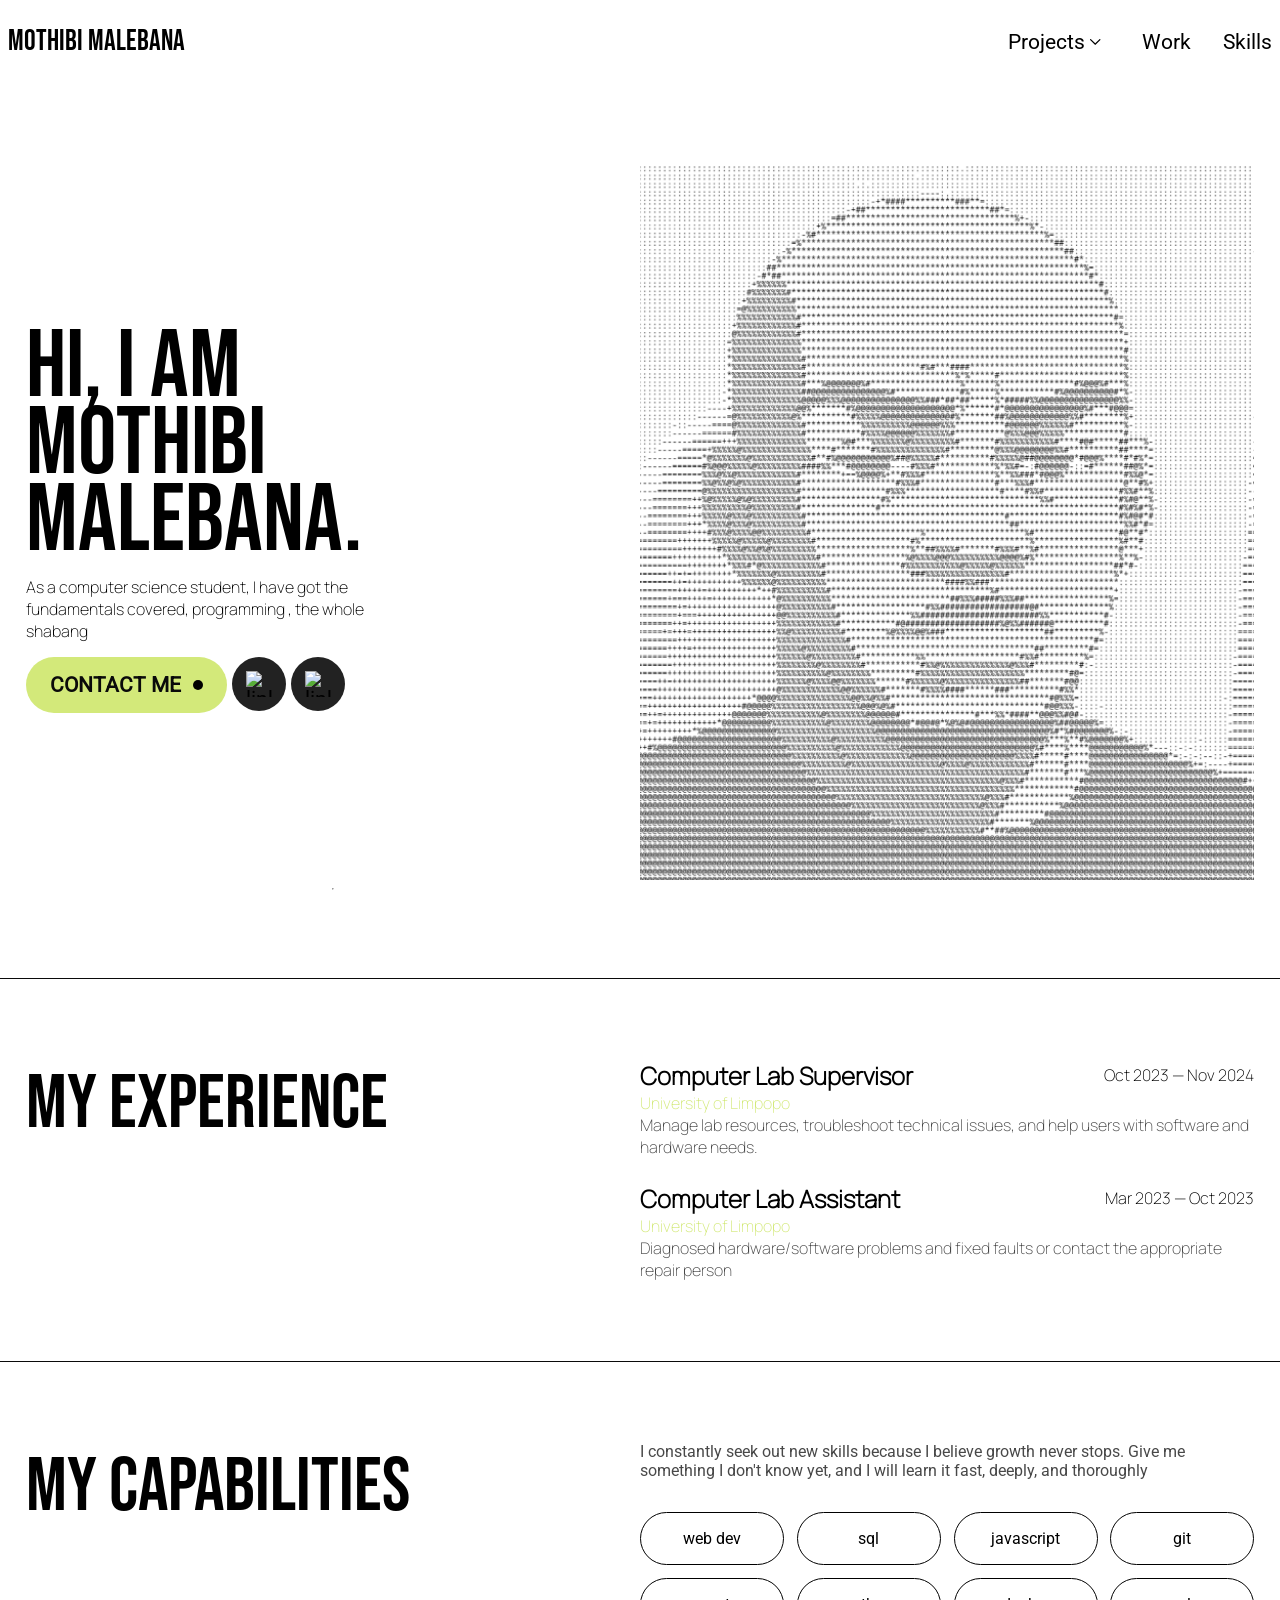
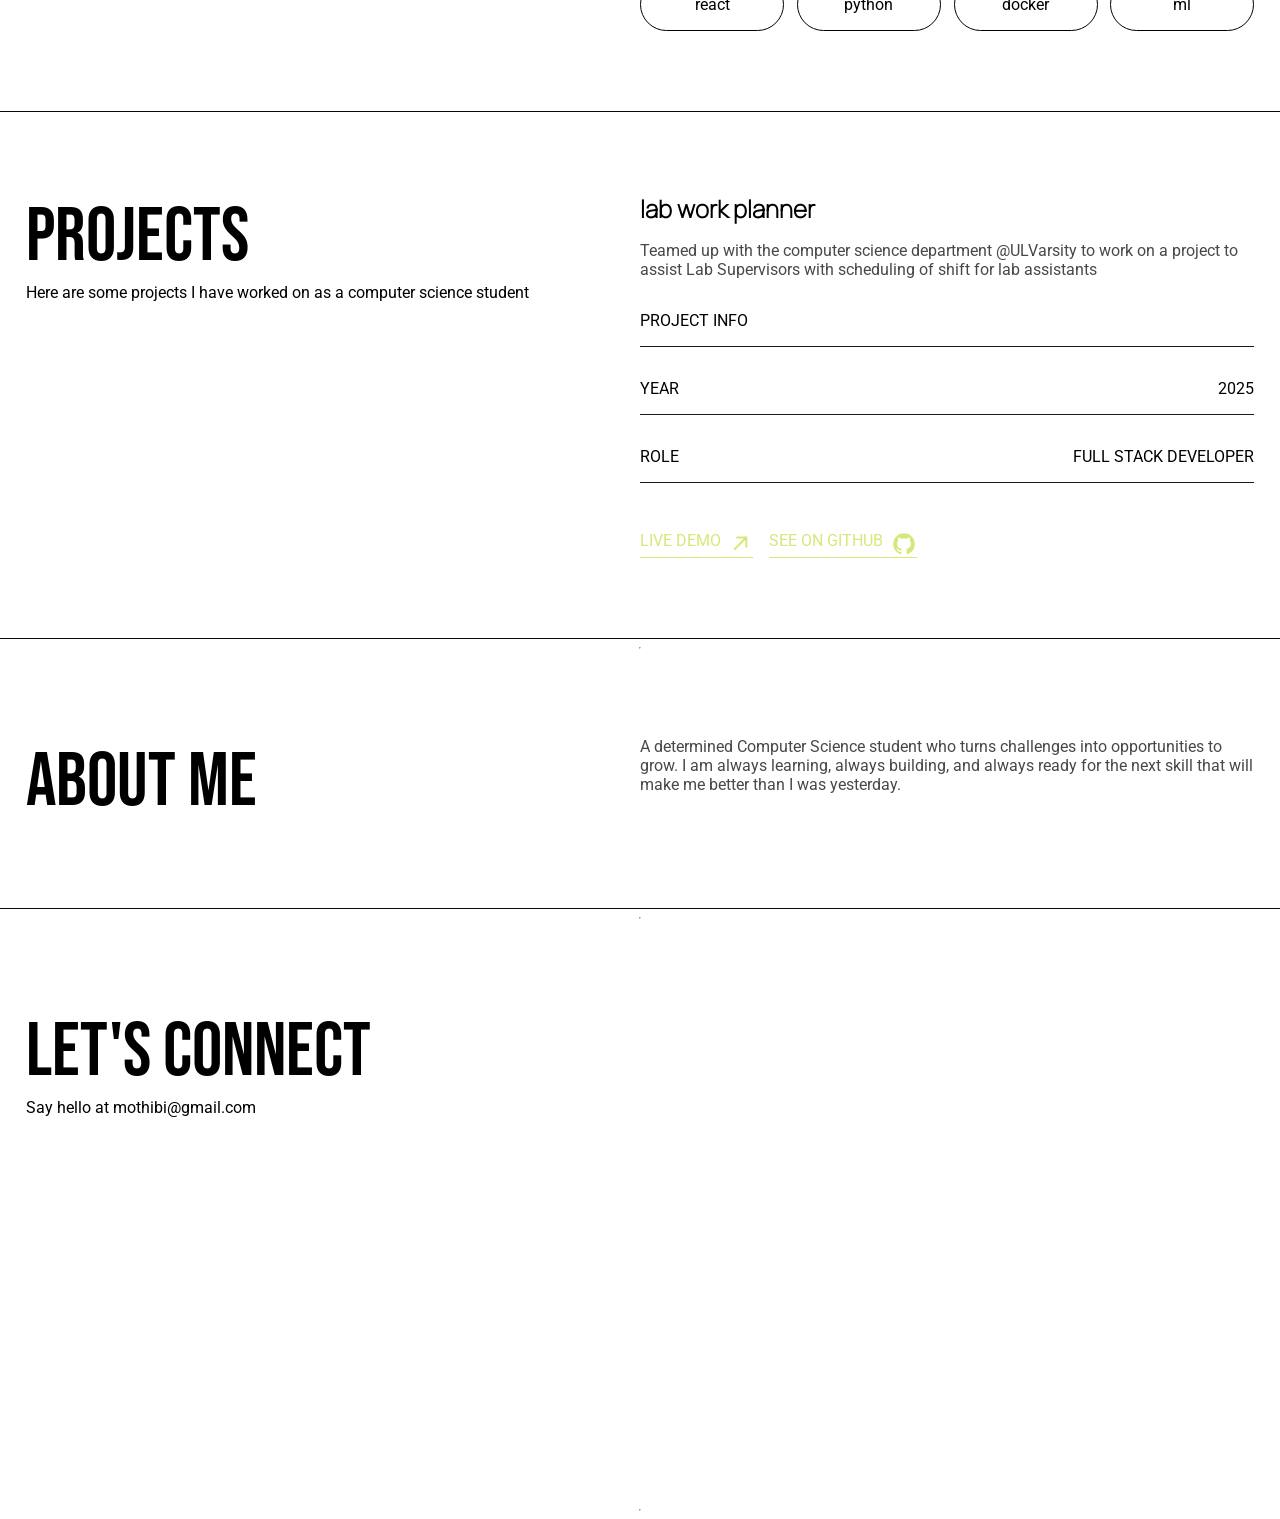
==== commit bd4a7ee3: "Add finishing touches on entire project" ====
--- a/index.html
+++ b/index.html
@@ -15,11 +15,15 @@
     <header>
         <nav class="navbar">
             <h1 class="navbar-text">Mothibi Malebana</h1>
+            <div class="hamburger-menu">
+                <img src="./assets/svg/Frame 35.svg" alt="">
+            </div>
             <div class="navbar-buttons">
                 <div class="dropdown">
                     <button class="dropbtn">Projects
                         <i class="fa fa-caret-down"></i>
                     </button>
+
                     <div class="dropdown-content">
                             <a href="#lab-work-planner">lab work planner</a>
                             <a href="#ul-timetable">ul timetable</a>
@@ -31,7 +35,6 @@
                 <button class="navbutton"><a hrefgithub="#skills" class="navlink">Skills</a></button>
             </div>
         </nav>
-
     </header>
     <div class="container">
         <!-- Introduction -->
@@ -45,7 +48,7 @@
                     <button class="linkedin"><img  src="assets\img\bxl-github.svg.png" width="26" height="26" alt="linkedin icon"><a href=""></a></button>
                 </div>
             </div>
-            <img src="assets/img/image.png" alt="A Lion" width="480" height="600">
+            <img class="lion" src="assets/img/image.png" alt="A Lion" width="480" height="600">
             <hr>
         </section>
 
--- a/assets/stylesheets/style.css
+++ b/assets/stylesheets/style.css
@@ -1,4 +1,5 @@
 /* font face for locally hosted fonts */
+
 @font-face {
     font-family: 'Roboto-Italics';
     src: url('/assets/fonts/Roboto-Italic.woff2') format('woff2'),
@@ -37,6 +38,7 @@
     font-display: swap;
 }
 
+
 :root {
     --global-color-primary: #D3E97A;
     --global-color-header-black: #0A0A0A;
@@ -50,7 +52,7 @@
     box-sizing: border-box;
 
     font-family: 'Roboto';
-    background-color: var(--color-background-white);
+    background-color: var(--global-color-background-white);
 }
 
 header{
@@ -93,10 +95,15 @@
     margin: 0;
 }
 img {
-    background-size: contain;
-    object-fit: cover;
-    background-position: center
-}
+
+    object-fit: contain; 
+}
+
+/* mobile */
+
+
+
+
 #work, #skills, #projects, #about-me, #connect{
     align-items: start;
     justify-items: start;
@@ -272,6 +279,10 @@
 
     font-family: 'Manrope';
 }
+.lion {
+    width: 100%;
+    height: 100%;
+}
 .socials-buttons {
     display: flex;
     gap: 5px;
@@ -286,4 +297,48 @@
     border-radius: 100%;
     background-color: #222;
 }
-
+.hamburger-menu {
+    display: none;
+}
+
+
+
+@media (max-width: 600px) {
+    .navbar-buttons {
+        display: none;
+    }
+    .hamburger-menu {
+        display: block;
+    }
+    .sub-section {
+    display: flex;
+    flex-direction: column;
+    grid-template-columns: 1fr;
+    justify-items: start;
+    align-items: center;
+    padding: 3rem 2%;
+    border-bottom: #0A0A0A 0.1rem solid;
+    }
+    .section-header{
+    font-family: 'Bebas Neue';
+    font-weight: 500;
+    font-size: 3.95rem;
+    }
+
+    h1.welcome {
+        font-family: 'Bebas Neue';
+        line-height: 80%;
+        font-weight: 500;
+        max-width: 200px;
+        margin: 0;
+    }
+    .h-align {
+    display: flex;
+    flex-direction: column;
+    align-items: start;
+    justify-content: space-between;
+    }
+    .lion {
+        padding: 2rem 0 0 0;
+    }
+}
